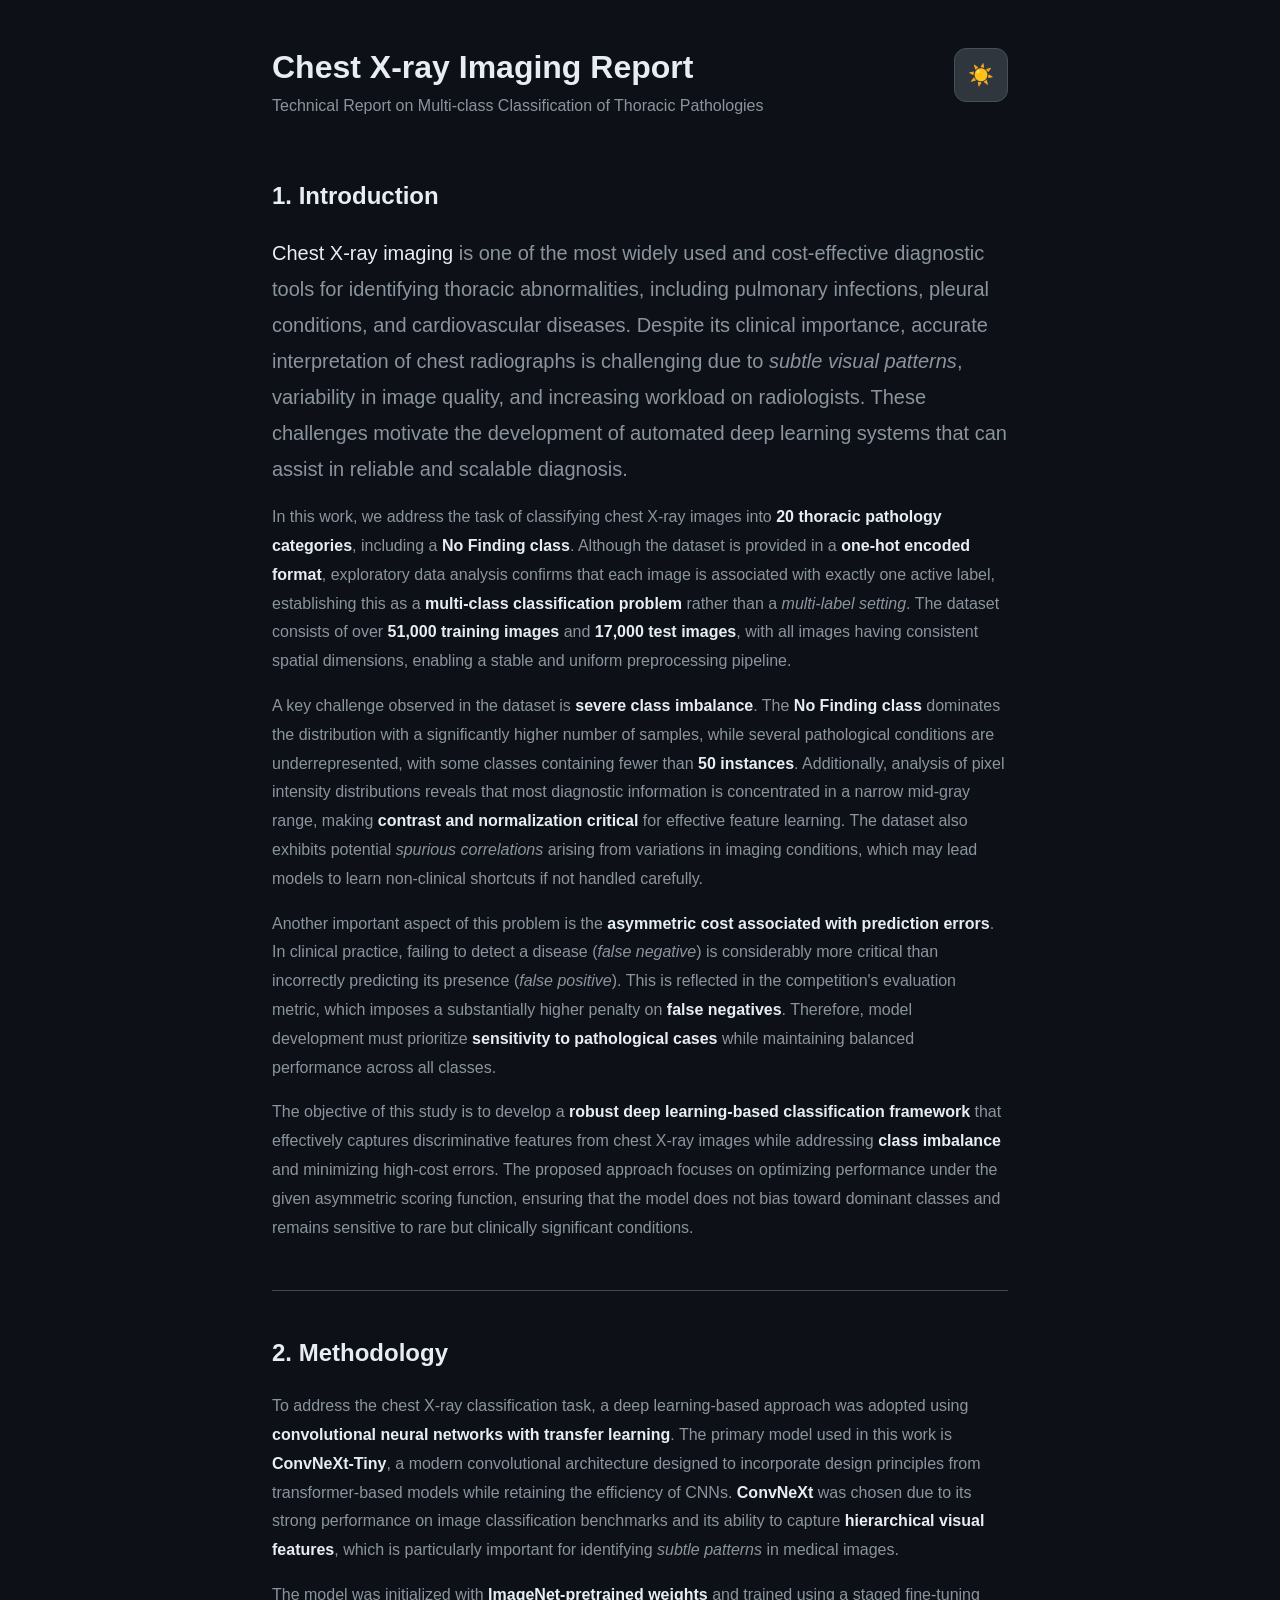
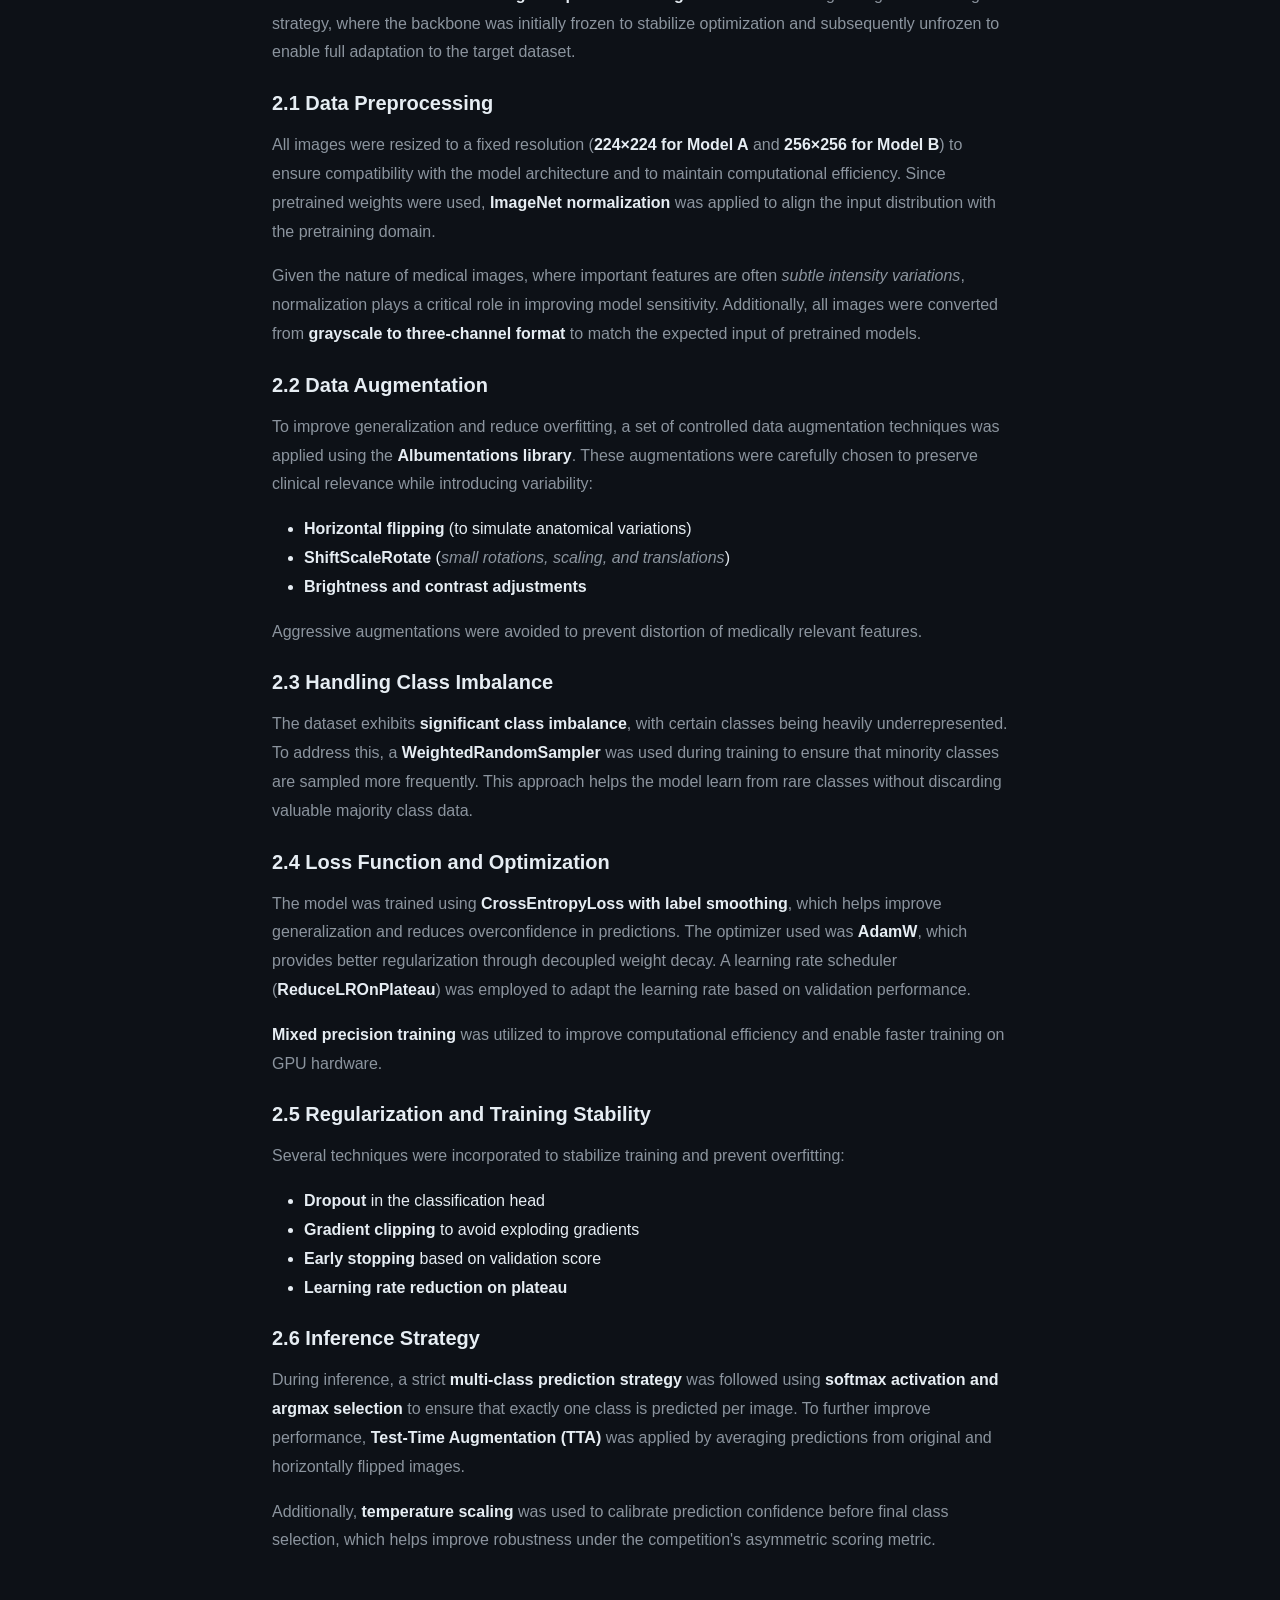
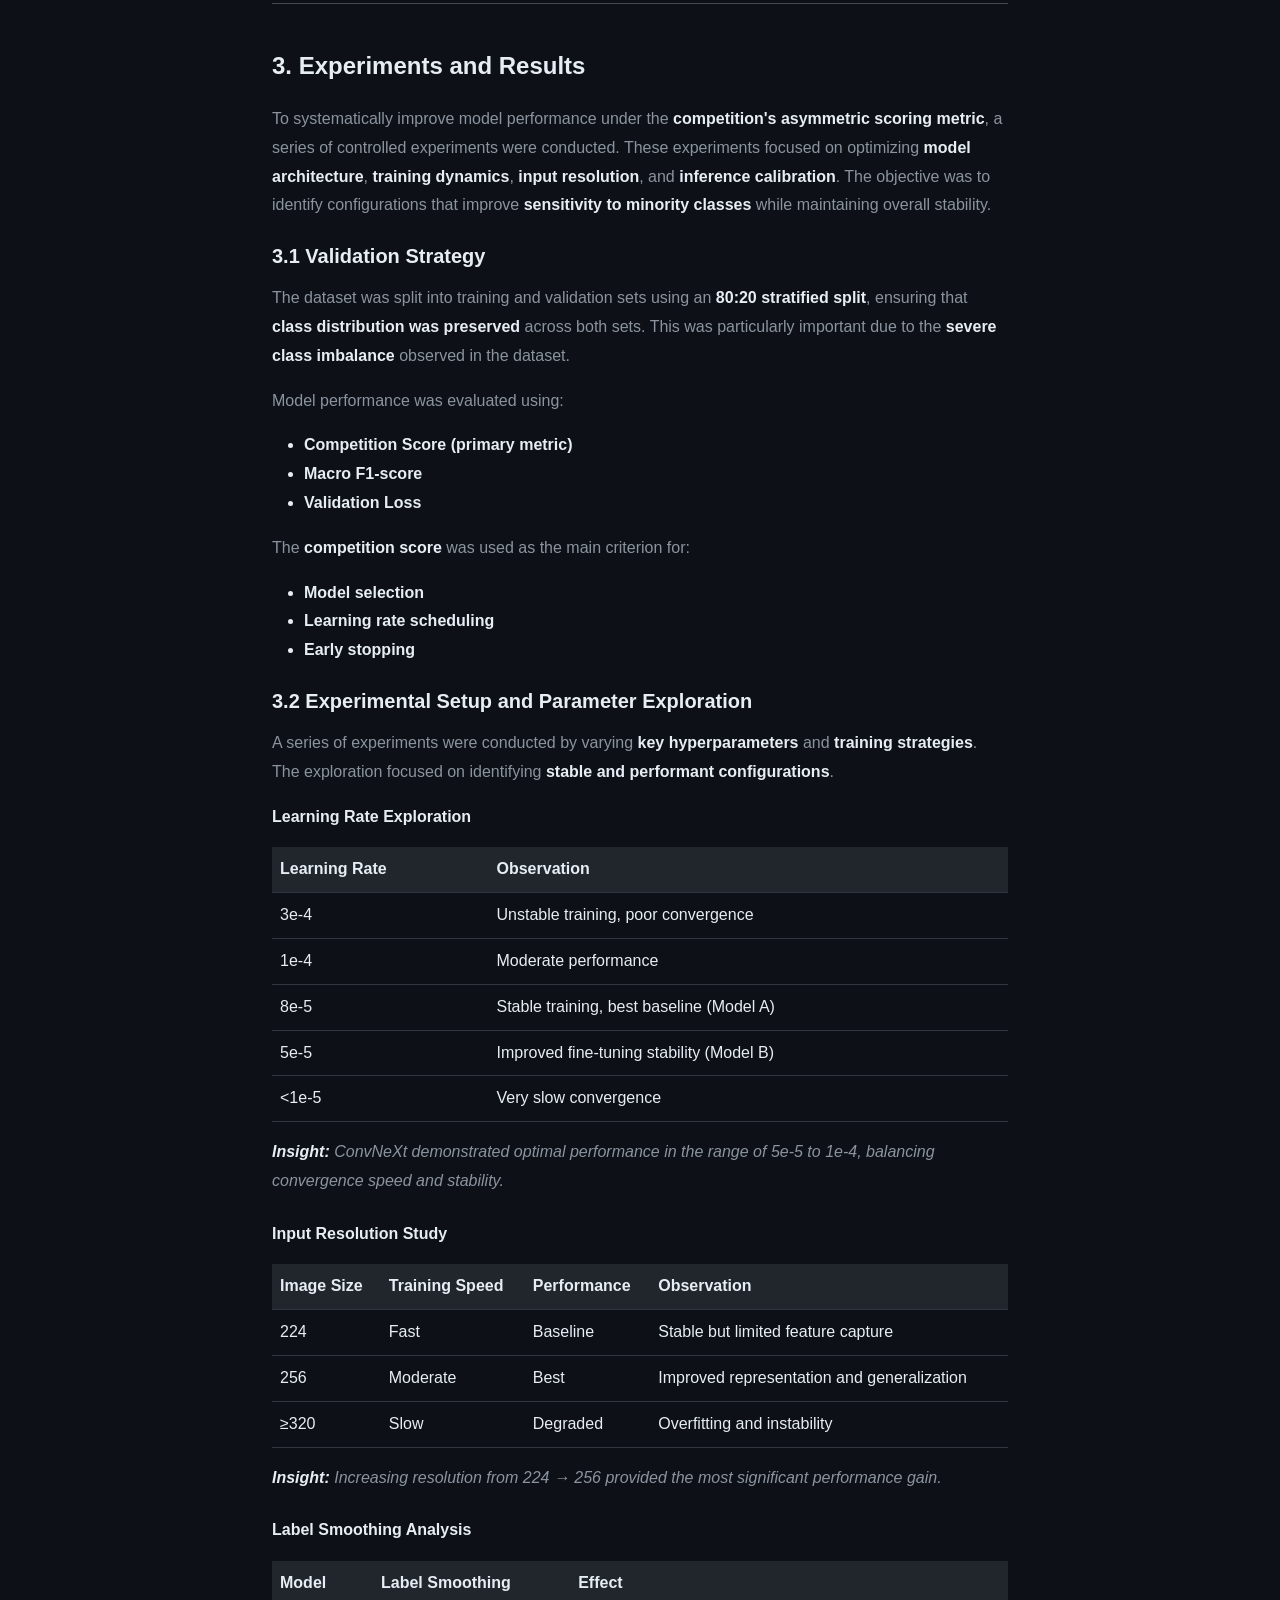
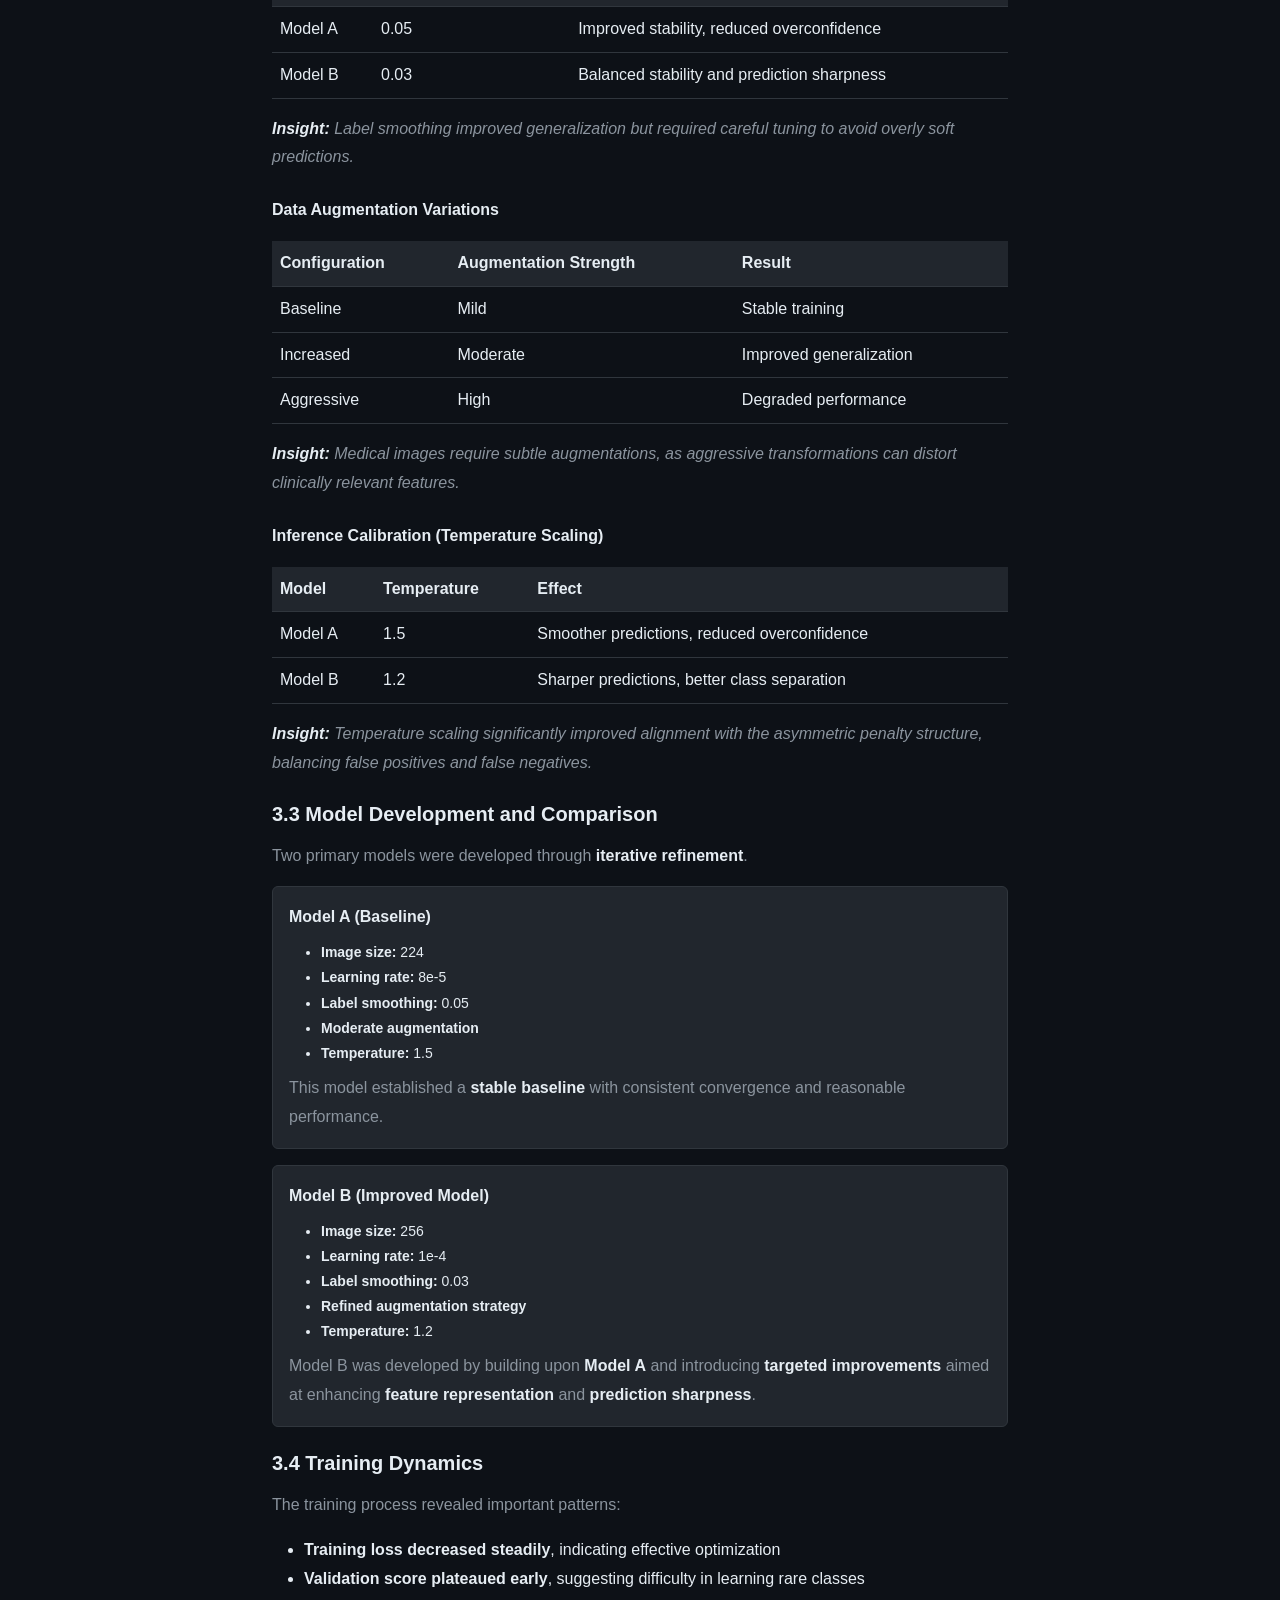
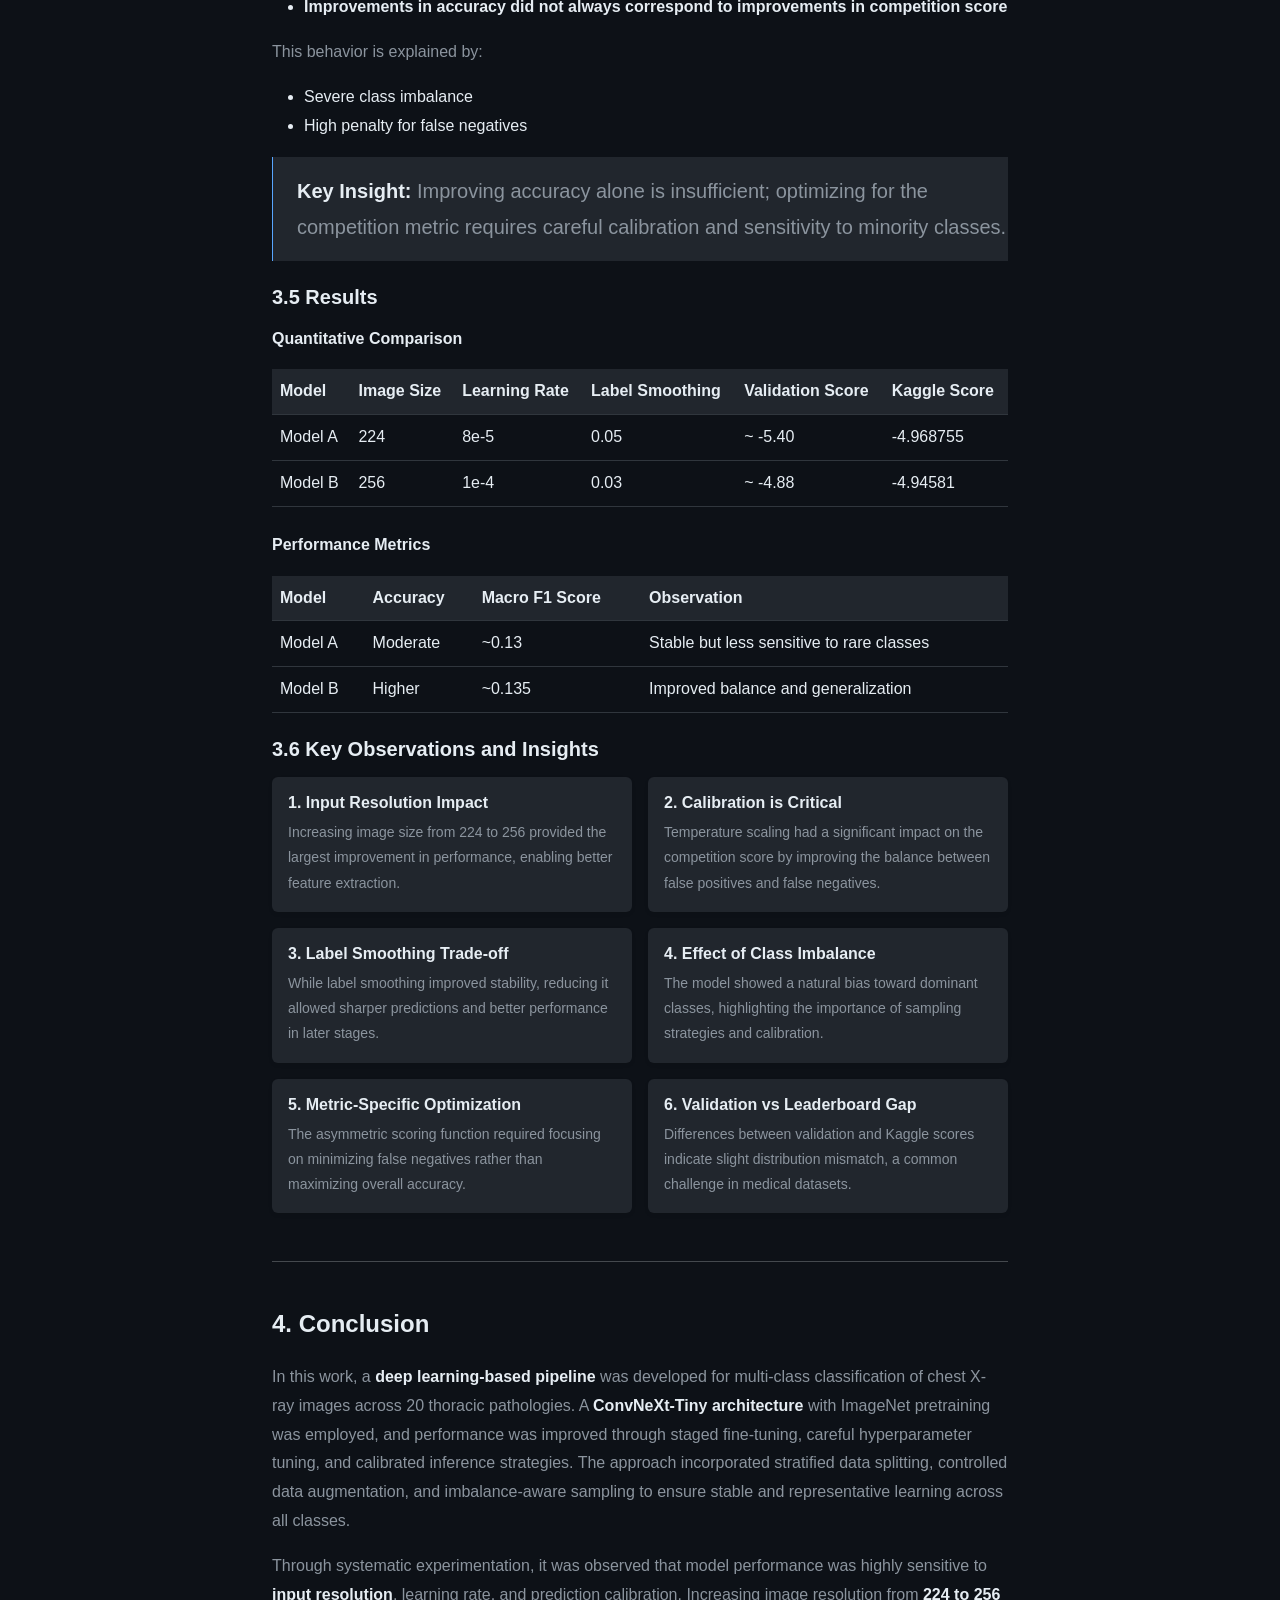
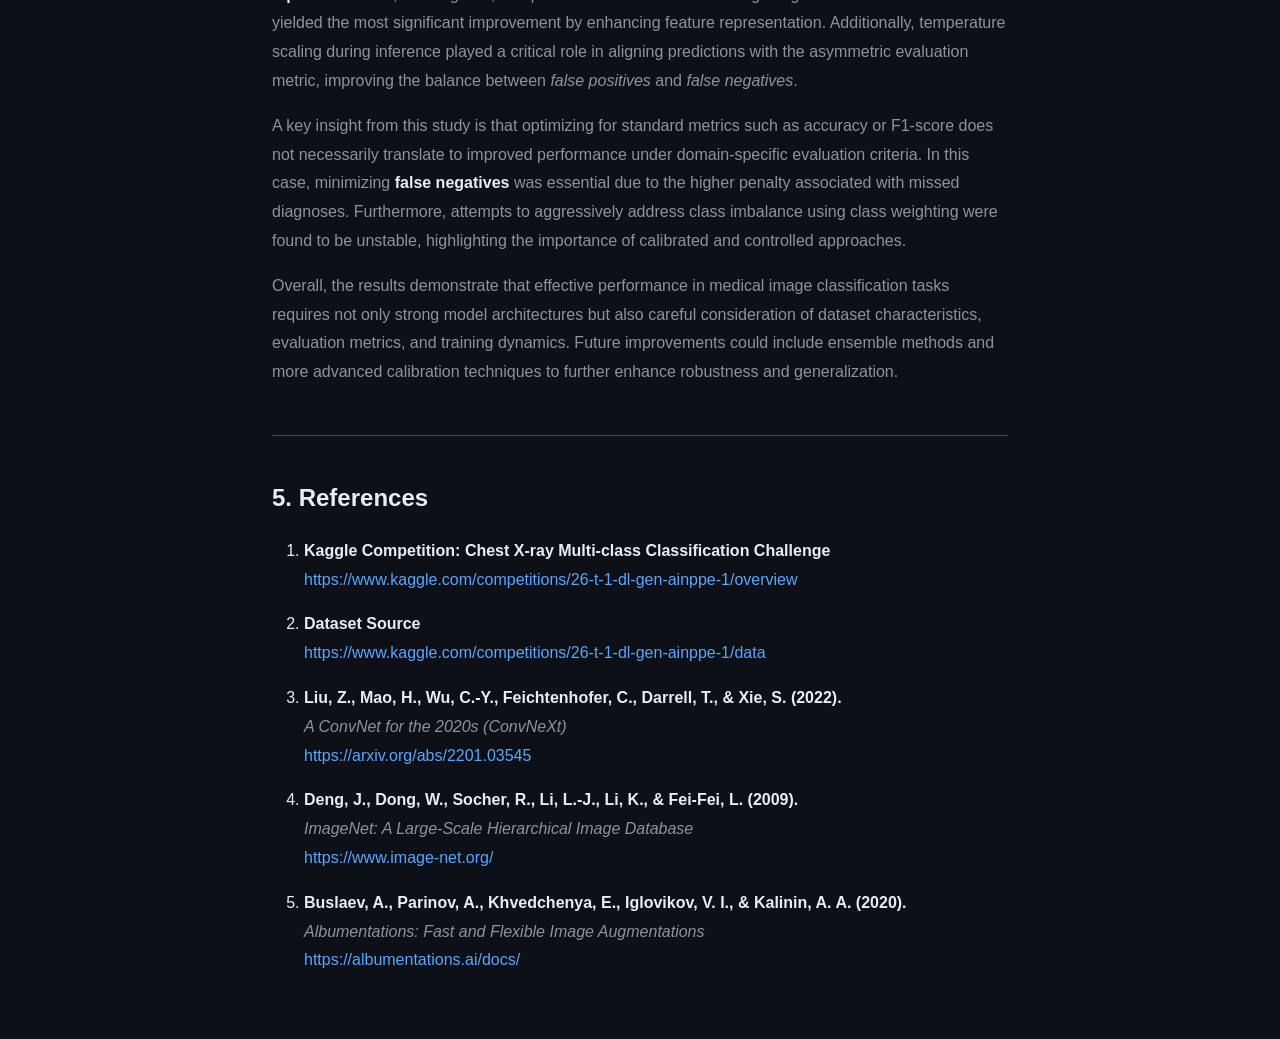
==== report.html @ d080034f "added the report for X-ray-image classification project" ====
<!DOCTYPE html>
<html lang="en">
<head>
    <meta charset="UTF-8">
    <meta name="viewport" content="width=device-width, initial-scale=1.0">
    <title>Chest X-ray Imaging Report</title>
    <link href="https://cdn.jsdelivr.net/npm/bootstrap@5.3.8/dist/css/bootstrap.min.css" rel="stylesheet">
    <link rel="stylesheet" href="X_ray_report.css">
</head>
<body class="bg-light">
    <div class="container py-5">
        <div class="row">
            <div class="col-lg-8 mx-auto">
                <div class="report-header d-flex justify-content-between align-items-start mb-4">
                    <div>
                        <h1 class="mb-2">Chest X-ray Imaging Report</h1>
                        <p class="lead text-muted">Technical Report on Multi-class Classification of Thoracic Pathologies</p>
                    </div>
                    <button id="theme-toggle" class="theme-toggle-btn">🌙</button>
                </div>
                <article>
                    <h4 id="1-introduction" class="mb-4 mt-5">1. Introduction</h4>
                    <p class="text-muted lead"><strong>Chest X-ray imaging</strong> is one of the most widely used and cost-effective diagnostic tools for identifying thoracic abnormalities, including pulmonary infections, pleural conditions, and cardiovascular diseases. Despite its clinical importance, accurate interpretation of chest radiographs is challenging due to <em>subtle visual patterns</em>, variability in image quality, and increasing workload on radiologists. These challenges motivate the development of automated deep learning systems that can assist in reliable and scalable diagnosis.</p>
                    <p class="text-muted">In this work, we address the task of classifying chest X-ray images into <strong>20 thoracic pathology categories</strong>, including a <strong>No Finding class</strong>. Although the dataset is provided in a <strong>one-hot encoded format</strong>, exploratory data analysis confirms that each image is associated with exactly one active label, establishing this as a <strong>multi-class classification problem</strong> rather than a <em>multi-label setting</em>. The dataset consists of over <strong>51,000 training images</strong> and <strong>17,000 test images</strong>, with all images having consistent spatial dimensions, enabling a stable and uniform preprocessing pipeline.</p>
                    <p class="text-muted">A key challenge observed in the dataset is <strong>severe class imbalance</strong>. The <strong>No Finding class</strong> dominates the distribution with a significantly higher number of samples, while several pathological conditions are underrepresented, with some classes containing fewer than <strong>50 instances</strong>. Additionally, analysis of pixel intensity distributions reveals that most diagnostic information is concentrated in a narrow mid-gray range, making <strong>contrast and normalization critical</strong> for effective feature learning. The dataset also exhibits potential <em>spurious correlations</em> arising from variations in imaging conditions, which may lead models to learn non-clinical shortcuts if not handled carefully.</p>
                    <p class="text-muted">Another important aspect of this problem is the <strong>asymmetric cost associated with prediction errors</strong>. In clinical practice, failing to detect a disease (<em>false negative</em>) is considerably more critical than incorrectly predicting its presence (<em>false positive</em>). This is reflected in the competition's evaluation metric, which imposes a substantially higher penalty on <strong>false negatives</strong>. Therefore, model development must prioritize <strong>sensitivity to pathological cases</strong> while maintaining balanced performance across all classes.</p>
                    <p class="text-muted">The objective of this study is to develop a <strong>robust deep learning-based classification framework</strong> that effectively captures discriminative features from chest X-ray images while addressing <strong>class imbalance</strong> and minimizing high-cost errors. The proposed approach focuses on optimizing performance under the given asymmetric scoring function, ensuring that the model does not bias toward dominant classes and remains sensitive to rare but clinically significant conditions.</p>
                    <hr class="my-5">

                    <h4 id="2-methodology" class="mb-4 mt-5">2. Methodology</h4>
                    <p class="text-muted">To address the chest X-ray classification task, a deep learning-based approach was adopted using <strong>convolutional neural networks with transfer learning</strong>. The primary model used in this work is <strong>ConvNeXt-Tiny</strong>, a modern convolutional architecture designed to incorporate design principles from transformer-based models while retaining the efficiency of CNNs. <strong>ConvNeXt</strong> was chosen due to its strong performance on image classification benchmarks and its ability to capture <strong>hierarchical visual features</strong>, which is particularly important for identifying <em>subtle patterns</em> in medical images.</p>
                    <p class="text-muted">The model was initialized with <strong>ImageNet-pretrained weights</strong> and trained using a staged fine-tuning strategy, where the backbone was initially frozen to stabilize optimization and subsequently unfrozen to enable full adaptation to the target dataset.</p>

                    <h5 id="2-1-data-preprocessing" class="mt-4 mb-3">2.1 Data Preprocessing</h5>
                    <p class="text-muted">All images were resized to a fixed resolution (<strong>224×224 for Model A</strong> and <strong>256×256 for Model B</strong>) to ensure compatibility with the model architecture and to maintain computational efficiency. Since pretrained weights were used, <strong>ImageNet normalization</strong> was applied to align the input distribution with the pretraining domain.</p>
                    <p class="text-muted">Given the nature of medical images, where important features are often <em>subtle intensity variations</em>, normalization plays a critical role in improving model sensitivity. Additionally, all images were converted from <strong>grayscale to three-channel format</strong> to match the expected input of pretrained models.</p>

                    <h5 id="2-2-data-augmentation" class="mt-4 mb-3">2.2 Data Augmentation</h5>
                    <p class="text-muted">To improve generalization and reduce overfitting, a set of controlled data augmentation techniques was applied using the <strong>Albumentations library</strong>. These augmentations were carefully chosen to preserve clinical relevance while introducing variability:</p>
                    <ul class="text-muted">
                        <li><strong>Horizontal flipping</strong> (to simulate anatomical variations)</li>
                        <li><strong>ShiftScaleRotate</strong> (<em>small rotations, scaling, and translations</em>)</li>
                        <li><strong>Brightness and contrast adjustments</strong></li>
                    </ul>
                    <p class="text-muted">Aggressive augmentations were avoided to prevent distortion of medically relevant features.</p>

                    <h5 id="2-3-handling-class-imbalance" class="mt-4 mb-3">2.3 Handling Class Imbalance</h5>
                    <p class="text-muted">The dataset exhibits <strong>significant class imbalance</strong>, with certain classes being heavily underrepresented. To address this, a <strong>WeightedRandomSampler</strong> was used during training to ensure that minority classes are sampled more frequently. This approach helps the model learn from rare classes without discarding valuable majority class data.</p>

                    <h5 id="2-4-loss-function-and-optimization" class="mt-4 mb-3">2.4 Loss Function and Optimization</h5>
                    <p class="text-muted">The model was trained using <strong>CrossEntropyLoss with label smoothing</strong>, which helps improve generalization and reduces overconfidence in predictions. The optimizer used was <strong>AdamW</strong>, which provides better regularization through decoupled weight decay. A learning rate scheduler (<strong>ReduceLROnPlateau</strong>) was employed to adapt the learning rate based on validation performance.</p>
                    <p class="text-muted"><strong>Mixed precision training</strong> was utilized to improve computational efficiency and enable faster training on GPU hardware.</p>

                    <h5 id="2-5-regularization-and-training-stability" class="mt-4 mb-3">2.5 Regularization and Training Stability</h5>
                    <p class="text-muted">Several techniques were incorporated to stabilize training and prevent overfitting:</p>
                    <ul class="text-muted">
                        <li><strong>Dropout</strong> in the classification head</li>
                        <li><strong>Gradient clipping</strong> to avoid exploding gradients</li>
                        <li><strong>Early stopping</strong> based on validation score</li>
                        <li><strong>Learning rate reduction on plateau</strong></li>
                    </ul>

                    <h5 id="2-6-inference-strategy" class="mt-4 mb-3">2.6 Inference Strategy</h5>
                    <p class="text-muted">During inference, a strict <strong>multi-class prediction strategy</strong> was followed using <strong>softmax activation and argmax selection</strong> to ensure that exactly one class is predicted per image. To further improve performance, <strong>Test-Time Augmentation (TTA)</strong> was applied by averaging predictions from original and horizontally flipped images.</p>
                    <p class="text-muted">Additionally, <strong>temperature scaling</strong> was used to calibrate prediction confidence before final class selection, which helps improve robustness under the competition's asymmetric scoring metric.</p>
                    <hr class="my-5">

                    <h4 id="3-experiments-and-results" class="mb-4 mt-5">3. Experiments and Results</h4>
                    <p class="text-muted">To systematically improve model performance under the <strong>competition's asymmetric scoring metric</strong>, a series of controlled experiments were conducted. These experiments focused on optimizing <strong>model architecture</strong>, <strong>training dynamics</strong>, <strong>input resolution</strong>, and <strong>inference calibration</strong>. The objective was to identify configurations that improve <strong>sensitivity to minority classes</strong> while maintaining overall stability.</p>

                    <h5 id="3-1-validation-strategy" class="mt-4 mb-3">3.1 Validation Strategy</h5>
                    <p class="text-muted">The dataset was split into training and validation sets using an <strong>80:20 stratified split</strong>, ensuring that <strong>class distribution was preserved</strong> across both sets. This was particularly important due to the <strong>severe class imbalance</strong> observed in the dataset.</p>
                    <p class="text-muted">Model performance was evaluated using:</p>
                    <ul class="text-muted">
                        <li><strong>Competition Score (primary metric)</strong></li>
                        <li><strong>Macro F1-score</strong></li>
                        <li><strong>Validation Loss</strong></li>
                    </ul>
                    <p class="text-muted">The <strong>competition score</strong> was used as the main criterion for:</p>
                    <ul class="text-muted">
                        <li><strong>Model selection</strong></li>
                        <li><strong>Learning rate scheduling</strong></li>
                        <li><strong>Early stopping</strong></li>
                    </ul>

                    <h5 id="3-2-experimental-setup-and-parameter-exploration" class="mt-4 mb-3">3.2 Experimental Setup and Parameter Exploration</h5>
                    <p class="text-muted">A series of experiments were conducted by varying <strong>key hyperparameters</strong> and <strong>training strategies</strong>. The exploration focused on identifying <strong>stable and performant configurations</strong>.</p>

                    <p class="text-muted"><strong>Learning Rate Exploration</strong></p>
                    <table class="table table-sm table-hover">
                        <thead class="table-light">
                            <tr>
                                <th>Learning Rate</th>
                                <th>Observation</th>
                            </tr>
                        </thead>
                        <tbody>
                            <tr>
                                <td>3e-4</td>
                                <td>Unstable training, poor convergence</td>
                            </tr>
                            <tr>
                                <td>1e-4</td>
                                <td>Moderate performance</td>
                            </tr>
                            <tr>
                                <td>8e-5</td>
                                <td>Stable training, best baseline (Model A)</td>
                            </tr>
                            <tr>
                                <td>5e-5</td>
                                <td>Improved fine-tuning stability (Model B)</td>
                            </tr>
                            <tr>
                                <td>&lt;1e-5</td>
                                <td>Very slow convergence</td>
                            </tr>
                        </tbody>
                    </table>
                    <p class="text-muted fst-italic"><strong>Insight:</strong> ConvNeXt demonstrated optimal performance in the range of 5e-5 to 1e-4, balancing convergence speed and stability.</p>

                    <p class="text-muted mt-4"><strong>Input Resolution Study</strong></p>
                    <table class="table table-sm table-hover">
                        <thead class="table-light">
                            <tr>
                                <th>Image Size</th>
                                <th>Training Speed</th>
                                <th>Performance</th>
                                <th>Observation</th>
                            </tr>
                        </thead>
                        <tbody>
                            <tr>
                                <td>224</td>
                                <td>Fast</td>
                                <td>Baseline</td>
                                <td>Stable but limited feature capture</td>
                            </tr>
                            <tr>
                                <td>256</td>
                                <td>Moderate</td>
                                <td>Best</td>
                                <td>Improved representation and generalization</td>
                            </tr>
                            <tr>
                                <td>≥320</td>
                                <td>Slow</td>
                                <td>Degraded</td>
                                <td>Overfitting and instability</td>
                            </tr>
                        </tbody>
                    </table>
                    <p class="text-muted fst-italic"><strong>Insight:</strong> Increasing resolution from 224 → 256 provided the most significant performance gain.</p>

                    <p class="text-muted mt-4"><strong>Label Smoothing Analysis</strong></p>
                    <table class="table table-sm table-hover">
                        <thead class="table-light">
                            <tr>
                                <th>Model</th>
                                <th>Label Smoothing</th>
                                <th>Effect</th>
                            </tr>
                        </thead>
                        <tbody>
                            <tr>
                                <td>Model A</td>
                                <td>0.05</td>
                                <td>Improved stability, reduced overconfidence</td>
                            </tr>
                            <tr>
                                <td>Model B</td>
                                <td>0.03</td>
                                <td>Balanced stability and prediction sharpness</td>
                            </tr>
                        </tbody>
                    </table>
                    <p class="text-muted fst-italic"><strong>Insight:</strong> Label smoothing improved generalization but required careful tuning to avoid overly soft predictions.</p>

                    <p class="text-muted mt-4"><strong>Data Augmentation Variations</strong></p>
                    <table class="table table-sm table-hover">
                        <thead class="table-light">
                            <tr>
                                <th>Configuration</th>
                                <th>Augmentation Strength</th>
                                <th>Result</th>
                            </tr>
                        </thead>
                        <tbody>
                            <tr>
                                <td>Baseline</td>
                                <td>Mild</td>
                                <td>Stable training</td>
                            </tr>
                            <tr>
                                <td>Increased</td>
                                <td>Moderate</td>
                                <td>Improved generalization</td>
                            </tr>
                            <tr>
                                <td>Aggressive</td>
                                <td>High</td>
                                <td>Degraded performance</td>
                            </tr>
                        </tbody>
                    </table>
                    <p class="text-muted fst-italic"><strong>Insight:</strong> Medical images require subtle augmentations, as aggressive transformations can distort clinically relevant features.</p>

                    <p class="text-muted mt-4"><strong>Inference Calibration (Temperature Scaling)</strong></p>
                    <table class="table table-sm table-hover">
                        <thead class="table-light">
                            <tr>
                                <th>Model</th>
                                <th>Temperature</th>
                                <th>Effect</th>
                            </tr>
                        </thead>
                        <tbody>
                            <tr>
                                <td>Model A</td>
                                <td>1.5</td>
                                <td>Smoother predictions, reduced overconfidence</td>
                            </tr>
                            <tr>
                                <td>Model B</td>
                                <td>1.2</td>
                                <td>Sharper predictions, better class separation</td>
                            </tr>
                        </tbody>
                    </table>
                    <p class="text-muted fst-italic"><strong>Insight:</strong> Temperature scaling significantly improved alignment with the asymmetric penalty structure, balancing false positives and false negatives.</p>

                    <h5 id="3-3-model-development-and-comparison" class="mt-4 mb-3">3.3 Model Development and Comparison</h5>
                    <p class="text-muted">Two primary models were developed through <strong>iterative refinement</strong>.</p>

                    <div class="alert alert-light border" role="alert">
                        <p class="mb-2"><strong>Model A (Baseline)</strong></p>
                        <ul class="text-muted mb-0 small">
                            <li><strong>Image size:</strong> 224</li>
                            <li><strong>Learning rate:</strong> 8e-5</li>
                            <li><strong>Label smoothing:</strong> 0.05</li>
                            <li><strong>Moderate augmentation</strong></li>
                            <li><strong>Temperature:</strong> 1.5</li>
                        </ul>
                        <p class="text-muted mt-2 mb-0">This model established a <strong>stable baseline</strong> with consistent convergence and reasonable performance.</p>
                    </div>

                    <div class="alert alert-light border" role="alert">
                        <p class="mb-2"><strong>Model B (Improved Model)</strong></p>
                        <ul class="text-muted mb-0 small">
                            <li><strong>Image size:</strong> 256</li>
                            <li><strong>Learning rate:</strong> 1e-4</li>
                            <li><strong>Label smoothing:</strong> 0.03</li>
                            <li><strong>Refined augmentation strategy</strong></li>
                            <li><strong>Temperature:</strong> 1.2</li>
                        </ul>
                        <p class="text-muted mt-2 mb-0">Model B was developed by building upon <strong>Model A</strong> and introducing <strong>targeted improvements</strong> aimed at enhancing <strong>feature representation</strong> and <strong>prediction sharpness</strong>.</p>
                    </div>

                    <h5 id="3-4-training-dynamics" class="mt-4 mb-3">3.4 Training Dynamics</h5>
                    <p class="text-muted">The training process revealed important patterns:</p>
                    <ul class="text-muted">
                        <li><strong>Training loss decreased steadily</strong>, indicating effective optimization</li>
                        <li><strong>Validation score plateaued early</strong>, suggesting difficulty in learning rare classes</li>
                        <li><strong>Improvements in accuracy did not always correspond to improvements in competition score</strong></li>
                    </ul>
                    <p class="text-muted">This behavior is explained by:</p>
                    <ul class="text-muted">
                        <li>Severe class imbalance</li>
                        <li>High penalty for false negatives</li>
                    </ul>
                    <blockquote class="blockquote border-start ps-4 text-muted">
                        <p><strong>Key Insight:</strong> Improving accuracy alone is insufficient; optimizing for the competition metric requires careful calibration and sensitivity to minority classes.</p>
                    </blockquote>

                    <h5 id="3-5-results" class="mt-4 mb-3">3.5 Results</h5>
                    <p class="text-muted"><strong>Quantitative Comparison</strong></p>
                    <table class="table table-sm table-hover">
                        <thead class="table-light">
                            <tr>
                                <th>Model</th>
                                <th>Image Size</th>
                                <th>Learning Rate</th>
                                <th>Label Smoothing</th>
                                <th>Validation Score</th>
                                <th>Kaggle Score</th>
                            </tr>
                        </thead>
                        <tbody>
                            <tr>
                                <td>Model A</td>
                                <td>224</td>
                                <td>8e-5</td>
                                <td>0.05</td>
                                <td>~ -5.40</td>
                                <td>-4.968755</td>
                            </tr>
                            <tr>
                                <td>Model B</td>
                                <td>256</td>
                                <td>1e-4</td>
                                <td>0.03</td>
                                <td>~ -4.88</td>
                                <td>-4.94581</td>
                            </tr>
                        </tbody>
                    </table>

                    <p class="text-muted mt-4"><strong>Performance Metrics</strong></p>
                    <table class="table table-sm table-hover">
                        <thead class="table-light">
                            <tr>
                                <th>Model</th>
                                <th>Accuracy</th>
                                <th>Macro F1 Score</th>
                                <th>Observation</th>
                            </tr>
                        </thead>
                        <tbody>
                            <tr>
                                <td>Model A</td>
                                <td>Moderate</td>
                                <td>~0.13</td>
                                <td>Stable but less sensitive to rare classes</td>
                            </tr>
                            <tr>
                                <td>Model B</td>
                                <td>Higher</td>
                                <td>~0.135</td>
                                <td>Improved balance and generalization</td>
                            </tr>
                        </tbody>
                    </table>

                    <h5 id="3-6-key-observations-and-insights" class="mt-4 mb-3">3.6 Key Observations and Insights</h5>
                    <div class="row g-3">
                        <div class="col-md-6">
                            <div class="card border-0 shadow-sm h-100">
                                <div class="card-body">
                                    <h6 class="card-title"><strong>1. Input Resolution Impact</strong></h6>
                                    <p class="card-text text-muted small">Increasing image size from 224 to 256 provided the largest improvement in performance, enabling better feature extraction.</p>
                                </div>
                            </div>
                        </div>
                        <div class="col-md-6">
                            <div class="card border-0 shadow-sm h-100">
                                <div class="card-body">
                                    <h6 class="card-title"><strong>2. Calibration is Critical</strong></h6>
                                    <p class="card-text text-muted small">Temperature scaling had a significant impact on the competition score by improving the balance between false positives and false negatives.</p>
                                </div>
                            </div>
                        </div>
                        <div class="col-md-6">
                            <div class="card border-0 shadow-sm h-100">
                                <div class="card-body">
                                    <h6 class="card-title"><strong>3. Label Smoothing Trade-off</strong></h6>
                                    <p class="card-text text-muted small">While label smoothing improved stability, reducing it allowed sharper predictions and better performance in later stages.</p>
                                </div>
                            </div>
                        </div>
                        <div class="col-md-6">
                            <div class="card border-0 shadow-sm h-100">
                                <div class="card-body">
                                    <h6 class="card-title"><strong>4. Effect of Class Imbalance</strong></h6>
                                    <p class="card-text text-muted small">The model showed a natural bias toward dominant classes, highlighting the importance of sampling strategies and calibration.</p>
                                </div>
                            </div>
                        </div>
                        <div class="col-md-6">
                            <div class="card border-0 shadow-sm h-100">
                                <div class="card-body">
                                    <h6 class="card-title"><strong>5. Metric-Specific Optimization</strong></h6>
                                    <p class="card-text text-muted small">The asymmetric scoring function required focusing on minimizing false negatives rather than maximizing overall accuracy.</p>
                                </div>
                            </div>
                        </div>
                        <div class="col-md-6">
                            <div class="card border-0 shadow-sm h-100">
                                <div class="card-body">
                                    <h6 class="card-title"><strong>6. Validation vs Leaderboard Gap</strong></h6>
                                    <p class="card-text text-muted small">Differences between validation and Kaggle scores indicate slight distribution mismatch, a common challenge in medical datasets.</p>
                                </div>
                            </div>
                        </div>
                    </div>

                    <hr class="my-5">

                    <h4 id="4-conclusion" class="mb-4 mt-5">4. Conclusion</h4>
                    <p class="text-muted">In this work, a <strong>deep learning-based pipeline</strong> was developed for multi-class classification of chest X-ray images across 20 thoracic pathologies. A <strong>ConvNeXt-Tiny architecture</strong> with ImageNet pretraining was employed, and performance was improved through staged fine-tuning, careful hyperparameter tuning, and calibrated inference strategies. The approach incorporated stratified data splitting, controlled data augmentation, and imbalance-aware sampling to ensure stable and representative learning across all classes.</p>
                    <p class="text-muted">Through systematic experimentation, it was observed that model performance was highly sensitive to <strong>input resolution</strong>, learning rate, and prediction calibration. Increasing image resolution from <strong>224 to 256</strong> yielded the most significant improvement by enhancing feature representation. Additionally, temperature scaling during inference played a critical role in aligning predictions with the asymmetric evaluation metric, improving the balance between <em>false positives</em> and <em>false negatives</em>.</p>
                    <p class="text-muted">A key insight from this study is that optimizing for standard metrics such as accuracy or F1-score does not necessarily translate to improved performance under domain-specific evaluation criteria. In this case, minimizing <strong>false negatives</strong> was essential due to the higher penalty associated with missed diagnoses. Furthermore, attempts to aggressively address class imbalance using class weighting were found to be unstable, highlighting the importance of calibrated and controlled approaches.</p>
                    <p class="text-muted">Overall, the results demonstrate that effective performance in medical image classification tasks requires not only strong model architectures but also careful consideration of dataset characteristics, evaluation metrics, and training dynamics. Future improvements could include ensemble methods and more advanced calibration techniques to further enhance robustness and generalization.</p>
                    <hr class="my-5">

                    <h4 id="5-references" class="mb-4 mt-5">5. References</h4>
                    <ol class="text-muted">
                        <li>
                            <p><strong>Kaggle Competition: Chest X-ray Multi-class Classification Challenge</strong><br>
                            <a href="https://www.kaggle.com/competitions/26-t-1-dl-gen-ainppe-1/overview" class="link-offset-2 link-underline-opacity-25 link-underline-opacity-100-hover">https://www.kaggle.com/competitions/26-t-1-dl-gen-ainppe-1/overview</a></p>
                        </li>
                        <li>
                            <p><strong>Dataset Source</strong><br>
                            <a href="https://www.kaggle.com/competitions/26-t-1-dl-gen-ainppe-1/data" class="link-offset-2 link-underline-opacity-25 link-underline-opacity-100-hover">https://www.kaggle.com/competitions/26-t-1-dl-gen-ainppe-1/data</a></p>
                        </li>
                        <li>
                            <p><strong>Liu, Z., Mao, H., Wu, C.-Y., Feichtenhofer, C., Darrell, T., &amp; Xie, S. (2022).</strong><br>
                            <em>A ConvNet for the 2020s (ConvNeXt)</em><br>
                            <a href="https://arxiv.org/abs/2201.03545" class="link-offset-2 link-underline-opacity-25 link-underline-opacity-100-hover">https://arxiv.org/abs/2201.03545</a></p>
                        </li>
                        <li>
                            <p><strong>Deng, J., Dong, W., Socher, R., Li, L.-J., Li, K., &amp; Fei-Fei, L. (2009).</strong><br>
                            <em>ImageNet: A Large-Scale Hierarchical Image Database</em><br>
                            <a href="https://www.image-net.org/" class="link-offset-2 link-underline-opacity-25 link-underline-opacity-100-hover">https://www.image-net.org/</a></p>
                        </li>
                        <li>
                            <p><strong>Buslaev, A., Parinov, A., Khvedchenya, E., Iglovikov, V. I., &amp; Kalinin, A. A. (2020).</strong><br>
                            <em>Albumentations: Fast and Flexible Image Augmentations</em><br>
                            <a href="https://albumentations.ai/docs/" class="link-offset-2 link-underline-opacity-25 link-underline-opacity-100-hover">https://albumentations.ai/docs/</a></p>
                        </li>
                    </ol>
                </article>
            </div>
        </div>
    </div>
    <script src="script.js"></script>
    <script src="https://cdn.jsdelivr.net/npm/bootstrap@5.3.8/dist/js/bootstrap.bundle.min.js"></script>
</body>
</html>
---- X_ray_report.css ----
:root {
    --bg-color: #f3f4f6;
    --card-bg: #ffffff;
    --secondary-bg: #f8f9fa;
    --text-color: #1e293b;
    --muted-text: #64748b;
    --border-color: #e2e8f0;
    --link-color: #2563eb;
    --shadow-color: rgba(0, 0, 0, 0.08);
}

body.dark-mode {
    --bg-color: #0d1117 !important;
    --card-bg: #161b22 !important;
    --secondary-bg: #21262d !important;
    --text-color: #e6edf3 !important;
    --muted-text: #8b949e !important;
    --border-color: #30363d !important;
    --link-color: #58a6ff !important;
    --shadow-color: rgba(0, 0, 0, 0.35) !important;
}

/* ===== GLOBAL ===== */
html,
body {
    margin: 0;
    padding: 0;
    min-height: 100%;
    background: var(--bg-color) !important;
    font-family: Arial, sans-serif;
    color: var(--text-color) !important;
    transition: background-color 0.25s ease, color 0.25s ease;
}

body.dark-mode {
    background-color: #0d1117 !important;
    color: #e6edf3 !important;
}

/* ===== BOOTSTRAP OVERRIDES ===== */
.container {
    background: transparent !important;
}

.text-muted {
    color: var(--muted-text) !important;
}

body.dark-mode .text-muted {
    color: #8b949e !important;
}

h1, h2, h3, h4, h5, h6 {
    color: var(--text-color) !important;
}

body.dark-mode h1,
body.dark-mode h2,
body.dark-mode h3,
body.dark-mode h4,
body.dark-mode h5,
body.dark-mode h6 {
    color: #e6edf3 !important;
}

p, span, li {
    color: var(--text-color) !important;
}

body.dark-mode p,
body.dark-mode span,
body.dark-mode li {
    color: #e6edf3 !important;
}

/* ===== MAIN HEADER ===== */
.report-header {
    display: flex;
    justify-content: space-between;
    align-items: flex-start;
    margin-bottom: 32px;
}

.report-header h1 {
    margin: 0;
    font-size: 2rem;
    font-weight: 700;
    color: var(--text-color) !important;
}

.report-header p {
    margin-top: 8px;
    color: var(--muted-text) !important;
    font-size: 1rem;
}

/* ===== TOGGLE BUTTON ===== */
.theme-toggle-btn {
    border: 1px solid var(--border-color);
    background: var(--secondary-bg);
    color: var(--text-color);
    width: 54px;
    height: 54px;
    border-radius: 12px;
    font-size: 1.3rem;
    cursor: pointer;
    display: flex;
    align-items: center;
    justify-content: center;
    transition: all 0.25s ease;
}

.theme-toggle-btn:hover {
    transform: translateY(-2px);
    box-shadow: 0 6px 18px var(--shadow-color);
}

body.dark-mode .theme-toggle-btn {
    background: #30363d !important;
    border-color: #484f58 !important;
    color: #e6edf3 !important;
}

/* ===== TABLES ===== */
.table {
    background: transparent;
    border-collapse: collapse;
    color: var(--text-color) !important;
}

.table th,
.table td {
    border-color: var(--border-color) !important;
    color: var(--text-color) !important;
    background-color: transparent;
    padding: 12px;
}

body.dark-mode .table th,
body.dark-mode .table td {
    border-color: #30363d !important;
    color: #e6edf3 !important;
}

.table thead {
    background-color: var(--secondary-bg) !important;
}

body.dark-mode .table thead {
    background-color: #21262d !important;
}

body.dark-mode .table thead th {
    background-color: #21262d !important;
    color: #e6edf3 !important;
    border-color: #30363d !important;
}

.table tbody tr:hover {
    background-color: var(--secondary-bg) !important;
}

body.dark-mode .table tbody tr:hover {
    background-color: #21262d !important;
}

.table-light {
    background-color: var(--secondary-bg) !important;
}

body.dark-mode .table-light {
    background-color: #21262d !important;
}

.table-sm th,
.table-sm td {
    padding: 8px !important;
}

/* ===== ALERTS ===== */
.alert {
    background-color: var(--secondary-bg) !important;
    color: var(--text-color) !important;
    border-color: var(--border-color) !important;
}

body.dark-mode .alert {
    background-color: #21262d !important;
    color: #e6edf3 !important;
    border-color: #30363d !important;
}

.alert strong {
    color: var(--text-color) !important;
}

body.dark-mode .alert strong {
    color: #e6edf3 !important;
}

.alert-light {
    background-color: var(--secondary-bg) !important;
}

body.dark-mode .alert-light {
    background-color: #21262d !important;
}

/* ===== CARDS ===== */
.card {
    background-color: var(--secondary-bg) !important;
    color: var(--text-color) !important;
    border-color: var(--border-color) !important;
}

body.dark-mode .card {
    background-color: #21262d !important;
    color: #e6edf3 !important;
    border-color: #30363d !important;
}

.card-title {
    color: var(--text-color) !important;
}

body.dark-mode .card-title {
    color: #e6edf3 !important;
}

.card-text {
    color: var(--muted-text) !important;
}

body.dark-mode .card-text {
    color: #8b949e !important;
}

.card-body {
    background-color: transparent;
}

/* ===== BLOCKQUOTE ===== */
.blockquote {
    border-left-color: var(--link-color);
    background-color: var(--secondary-bg);
    color: var(--muted-text);
    padding: 16px 0 16px 16px;
}

body.dark-mode .blockquote {
    background-color: #21262d !important;
    color: #8b949e !important;
    border-left-color: #58a6ff !important;
}

body.dark-mode .blockquote p {
    color: #8b949e !important;
}

/* ===== ARTICLE CONTENT ===== */
article {
    line-height: 1.8;
}

article h4,
article h5 {
    color: var(--text-color) !important;
    font-weight: 600;
}

body.dark-mode article h4,
body.dark-mode article h5 {
    color: #e6edf3 !important;
}

article p,
article li {
    color: var(--text-color) !important;
}

body.dark-mode article p,
body.dark-mode article li {
    color: #e6edf3 !important;
}

article strong {
    color: var(--text-color) !important;
}

body.dark-mode article strong {
    color: #e6edf3 !important;
}

article em {
    color: var(--muted-text);
}

body.dark-mode article em {
    color: #8b949e;
}

/* ===== LINKS ===== */
a {
    color: var(--link-color);
    text-decoration: none;
}

a:hover {
    opacity: 0.85;
}

body.dark-mode a {
    color: #58a6ff !important;
}

/* ===== ORDERED LISTS ===== */
ol {
    color: var(--text-color) !important;
}

body.dark-mode ol {
    color: #e6edf3 !important;
}

ol li {
    color: var(--text-color) !important;
}

body.dark-mode ol li {
    color: #e6edf3 !important;
}

ol strong {
    color: var(--text-color) !important;
}

body.dark-mode ol strong {
    color: #e6edf3 !important;
}

/* ===== MOBILE ===== */
@media (max-width: 768px) {
    .report-header {
        flex-direction: column;
        gap: 16px;
    }

    .report-header h1 {
        font-size: 1.6rem;
    }

    article h4 {
        font-size: 1.1rem;
    }

    .table {
        font-size: 0.85rem;
    }

    .table th,
    .table td {
        padding: 6px !important;
    }
}
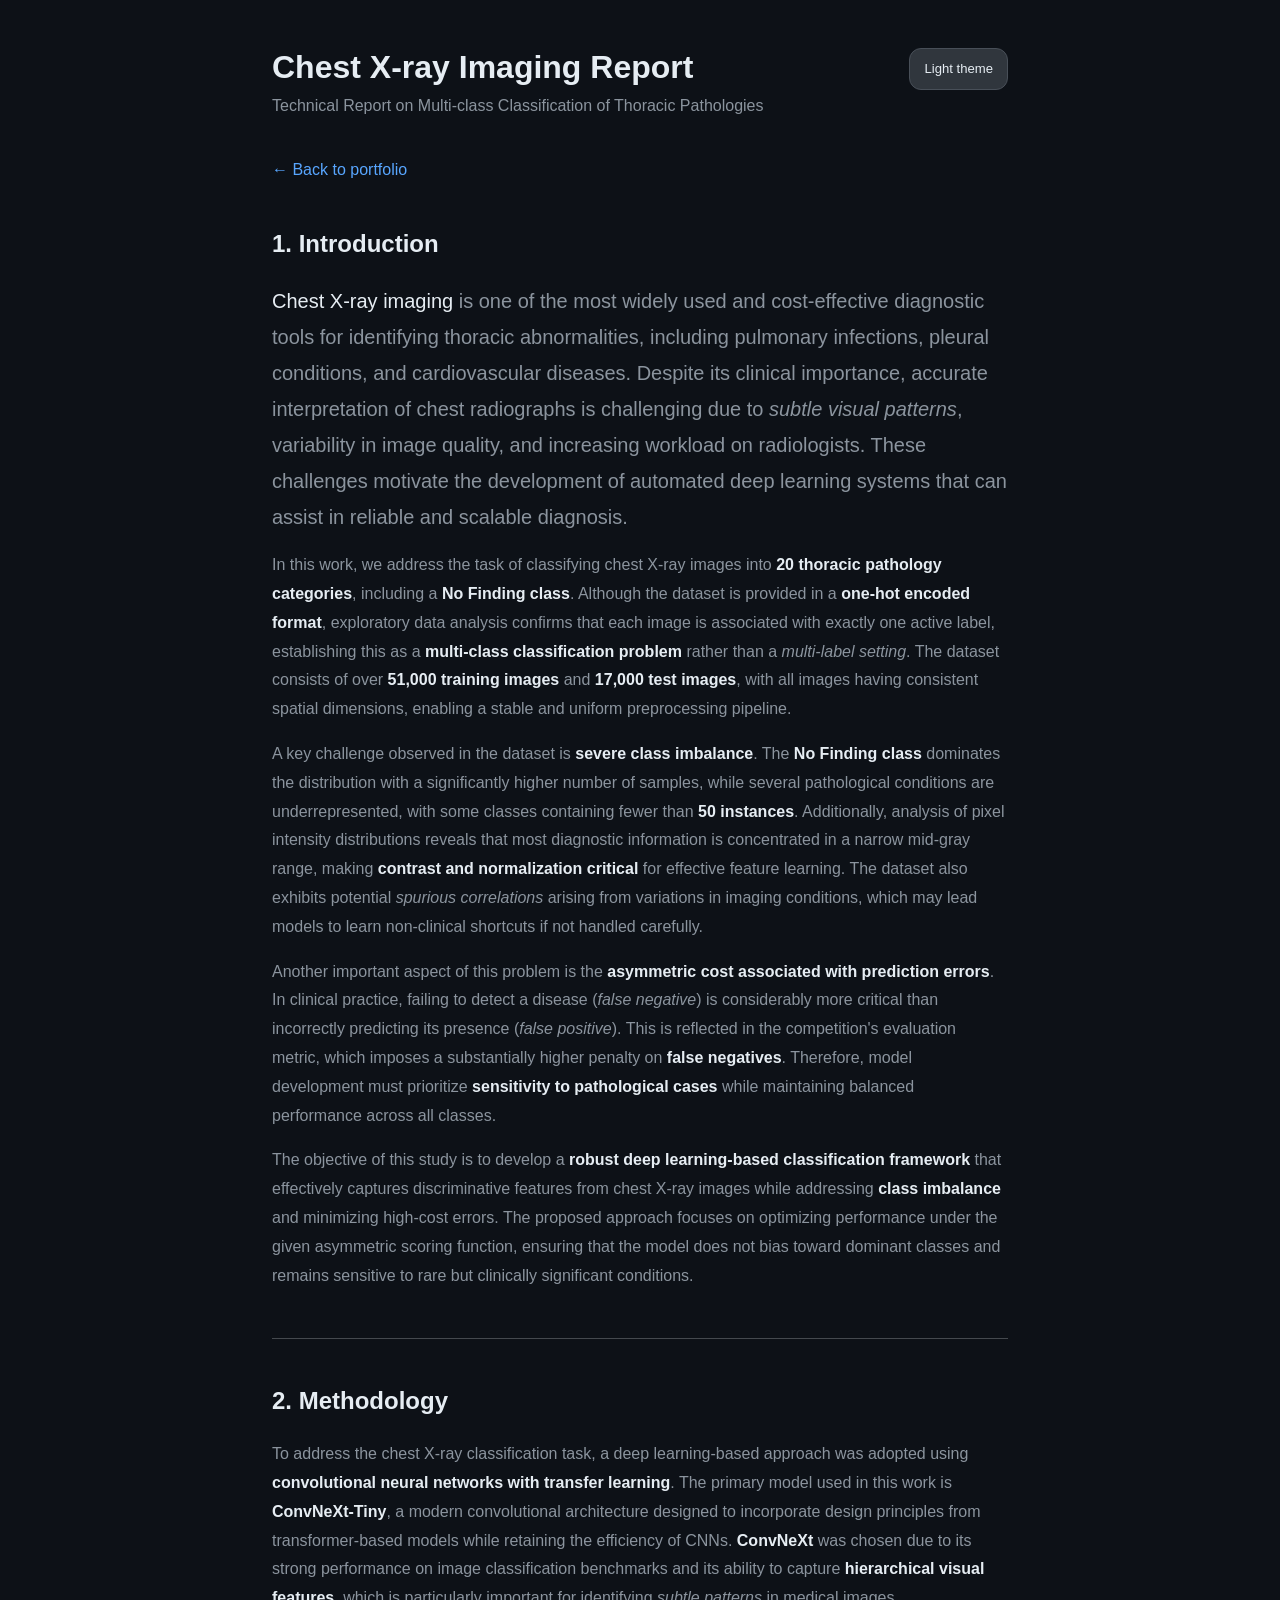
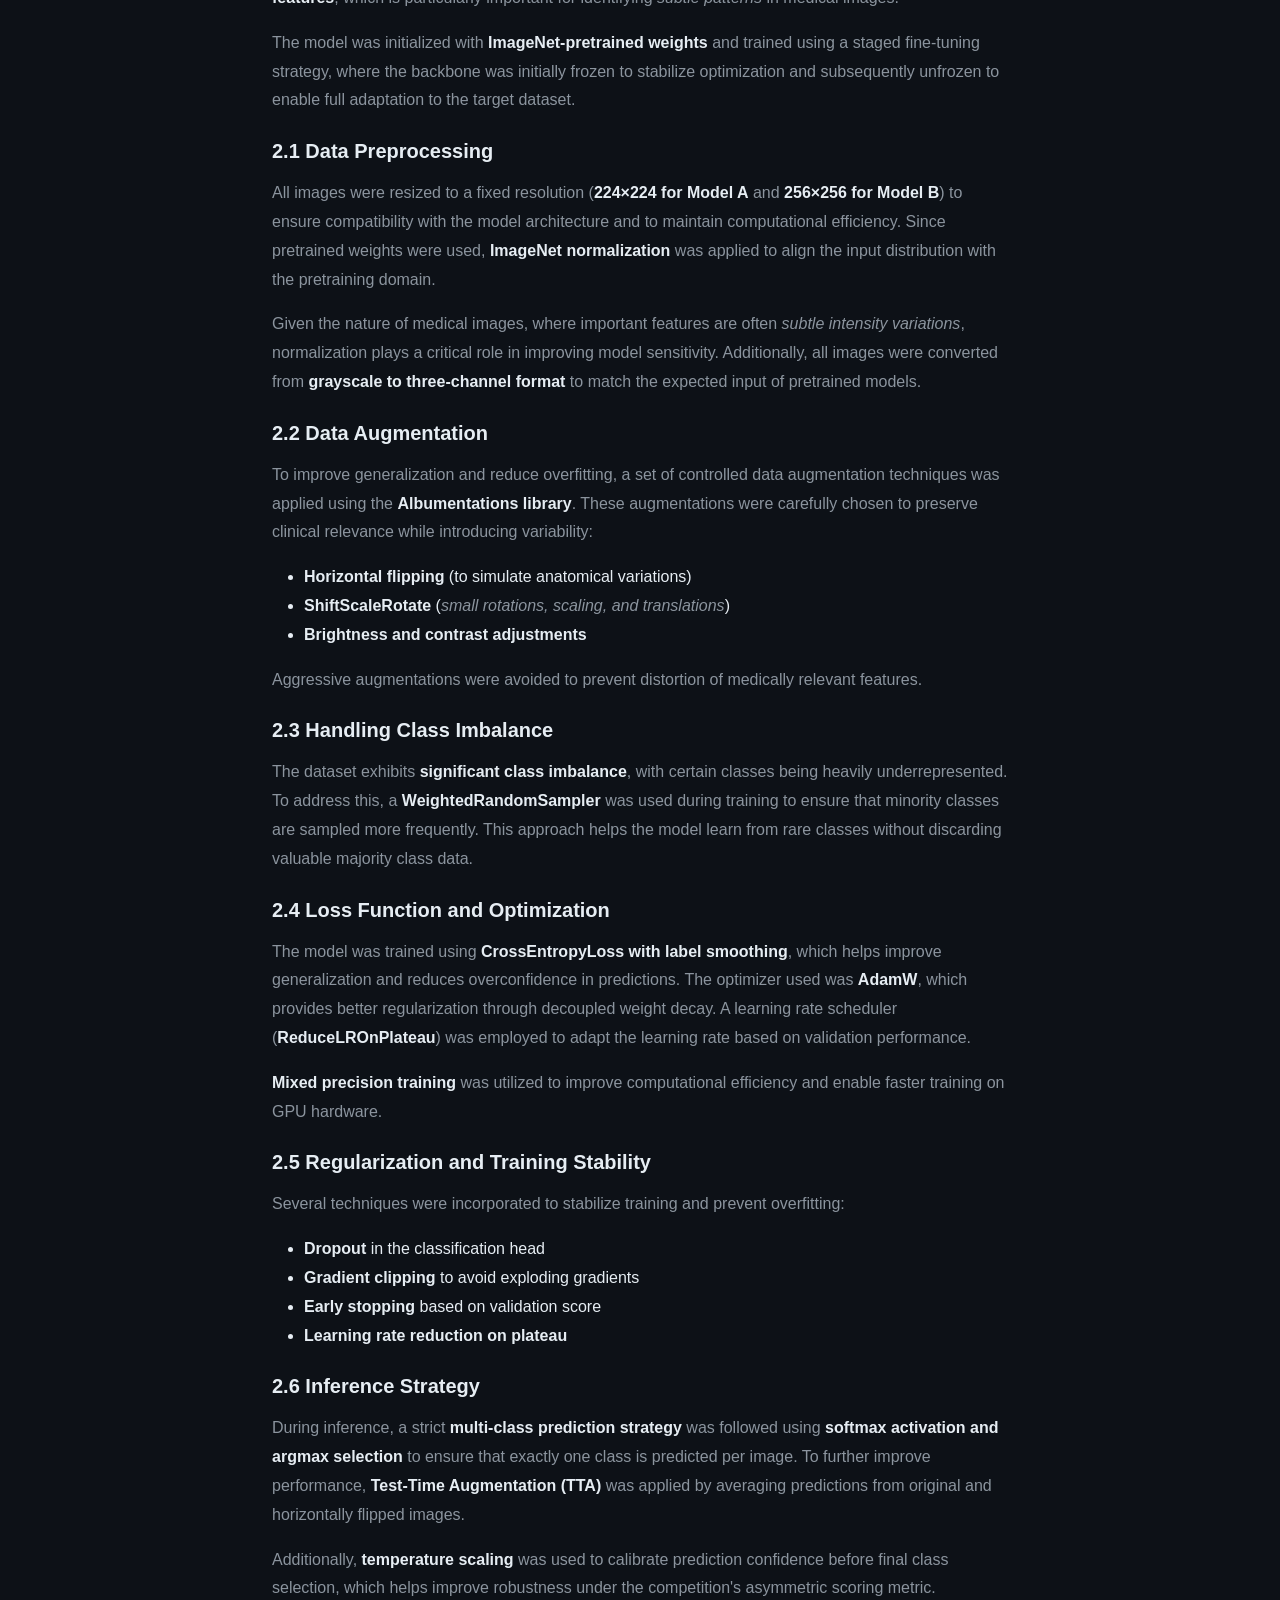
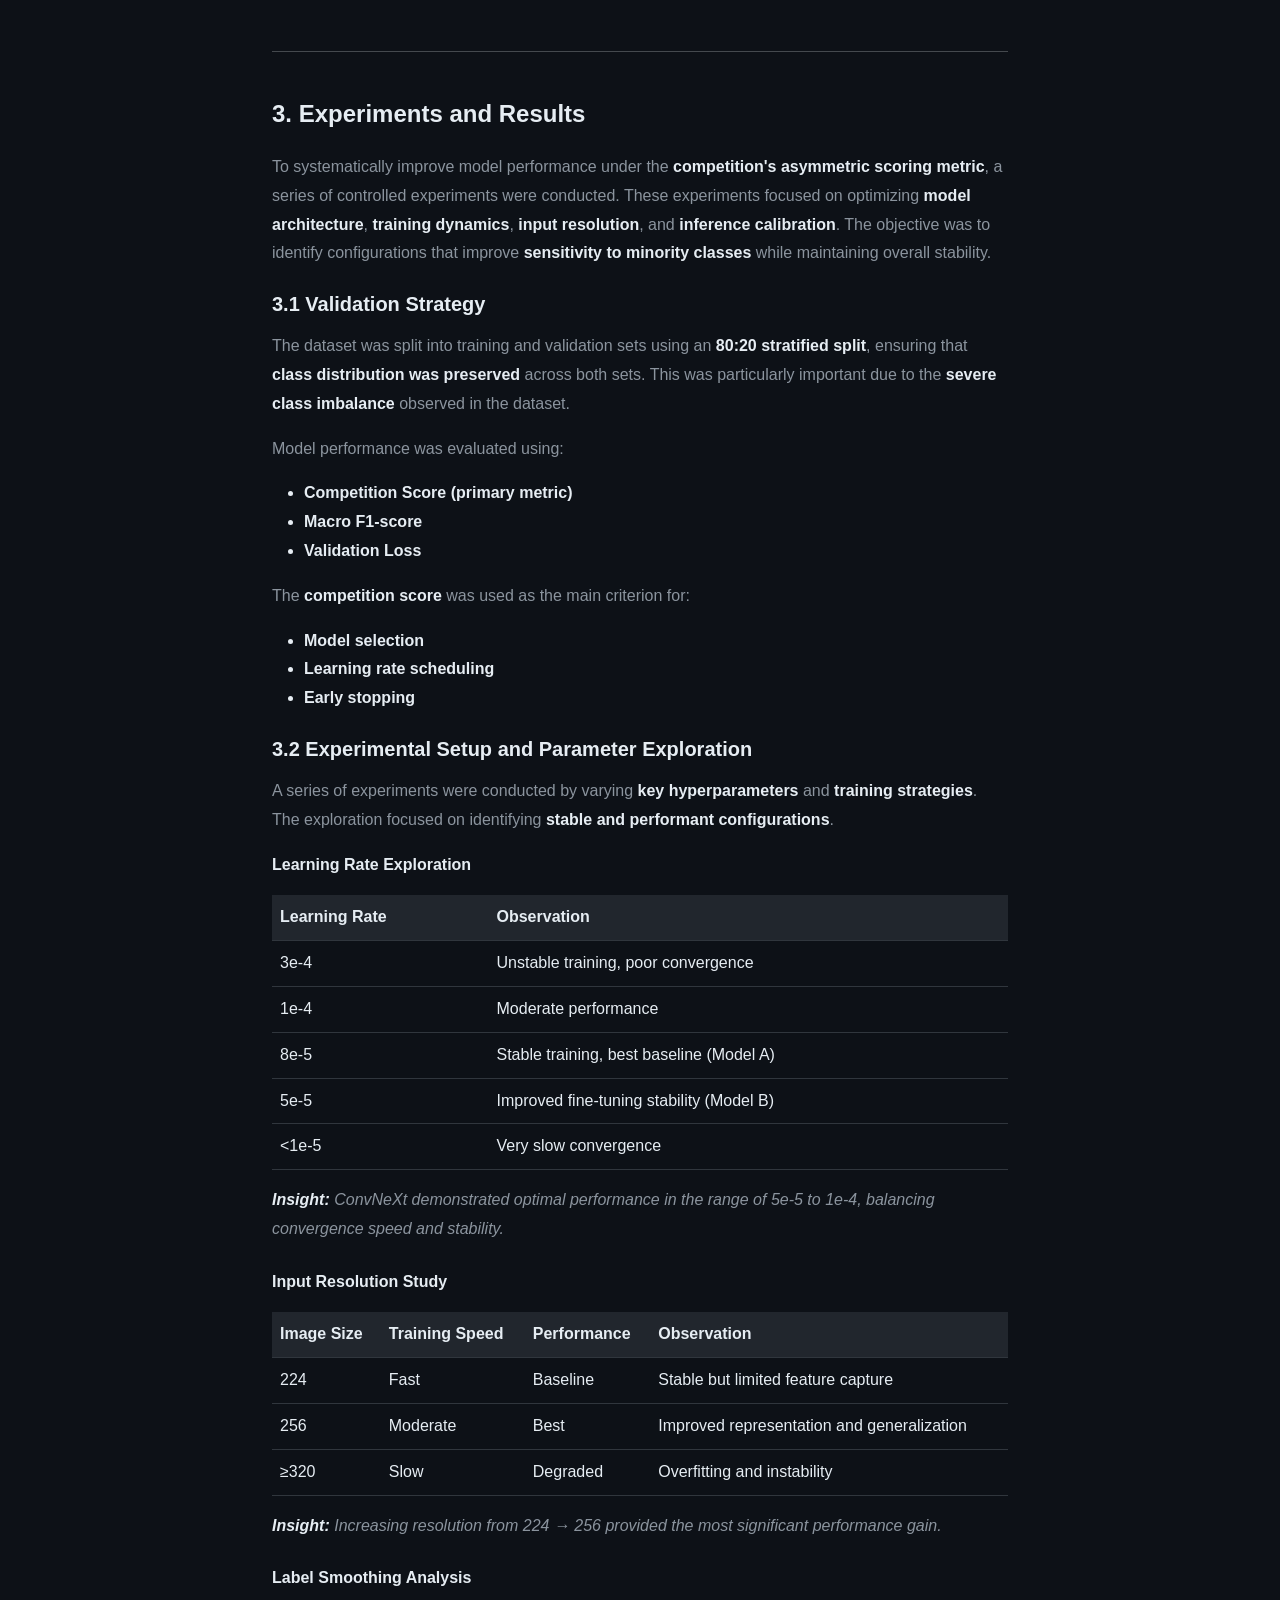
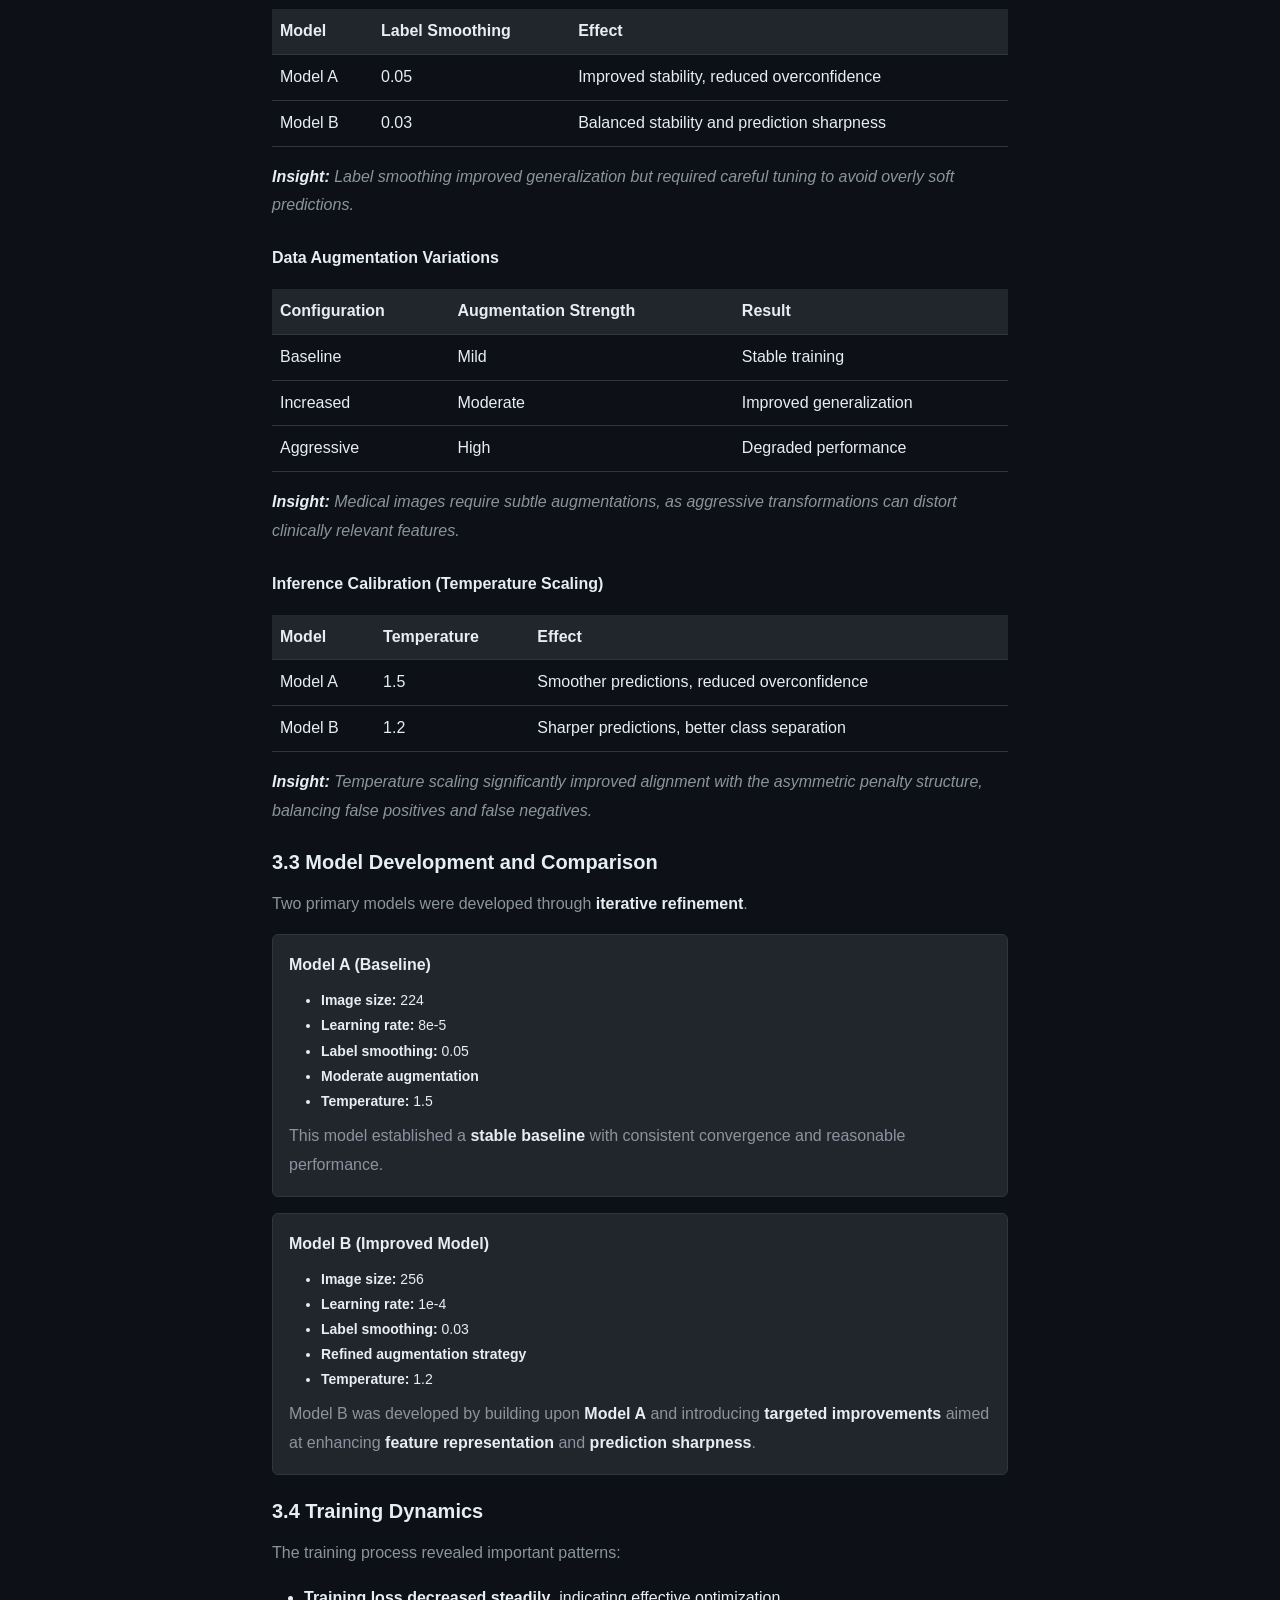
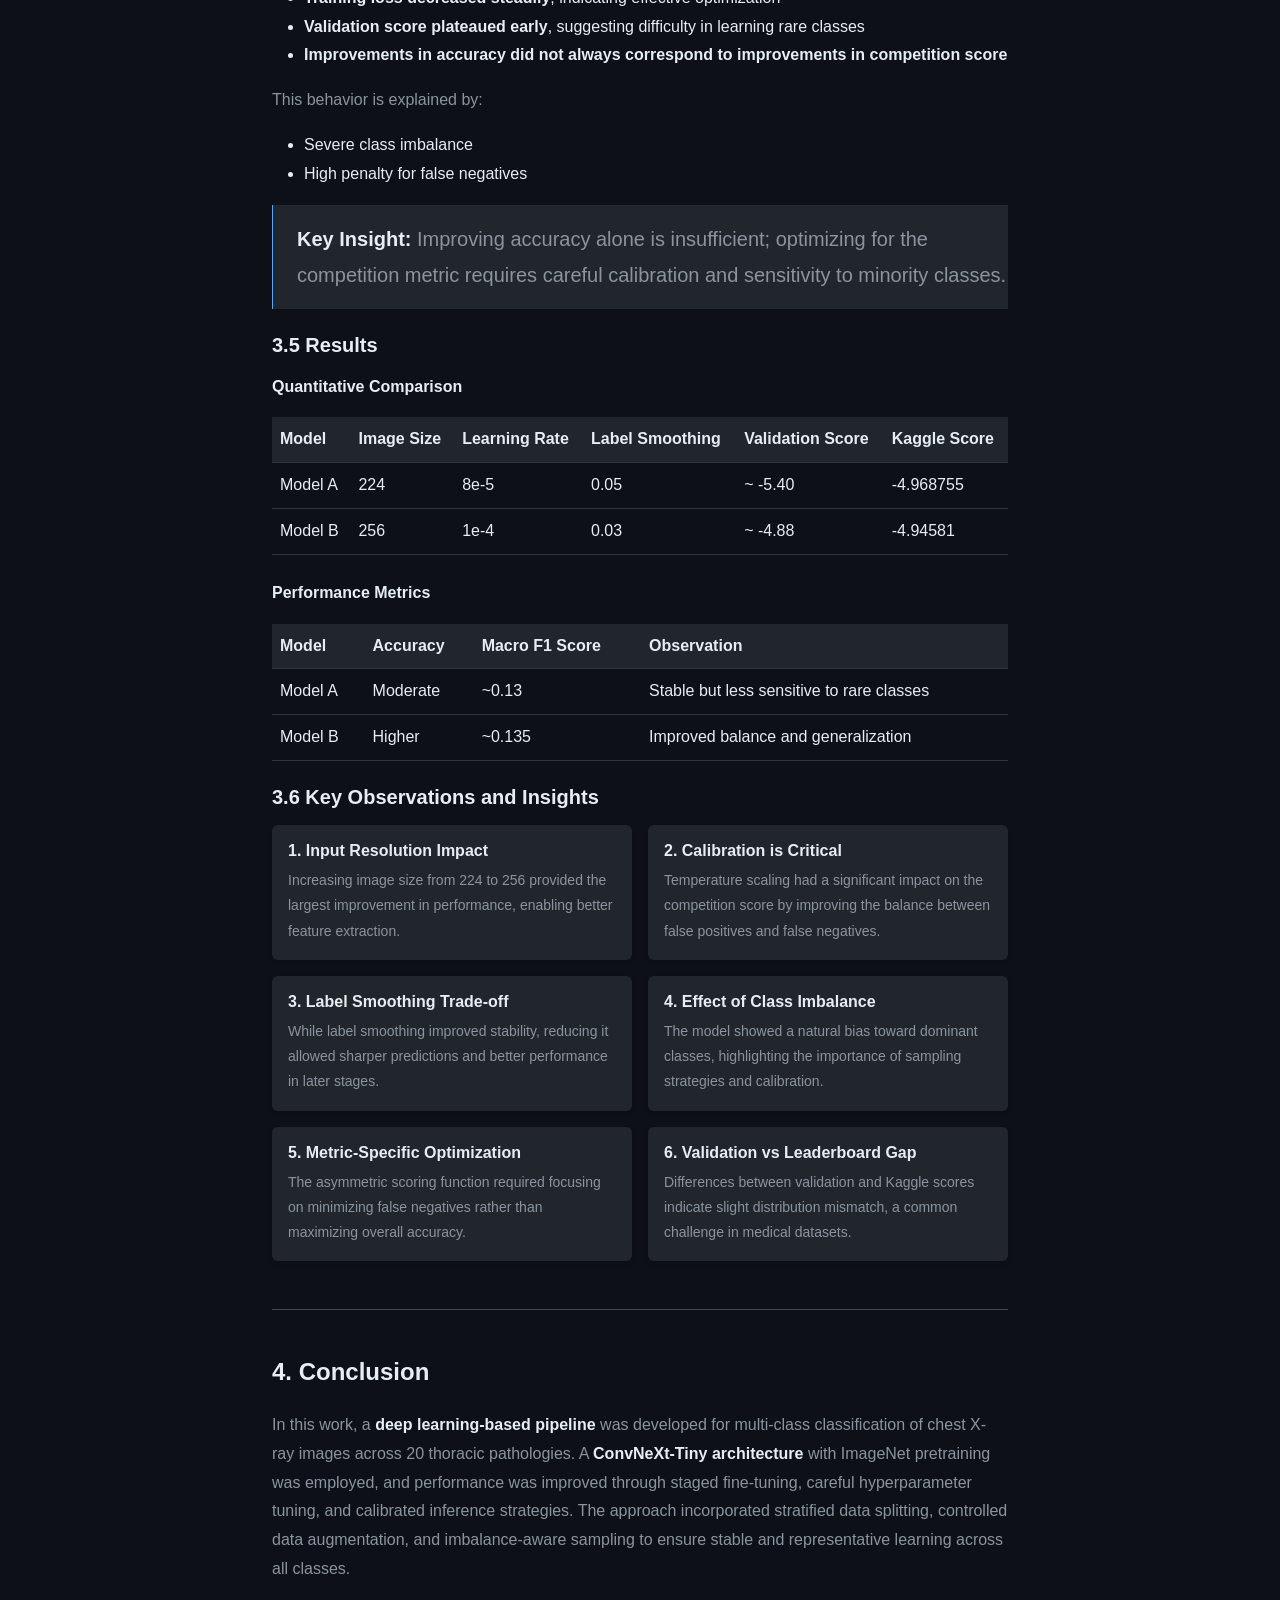
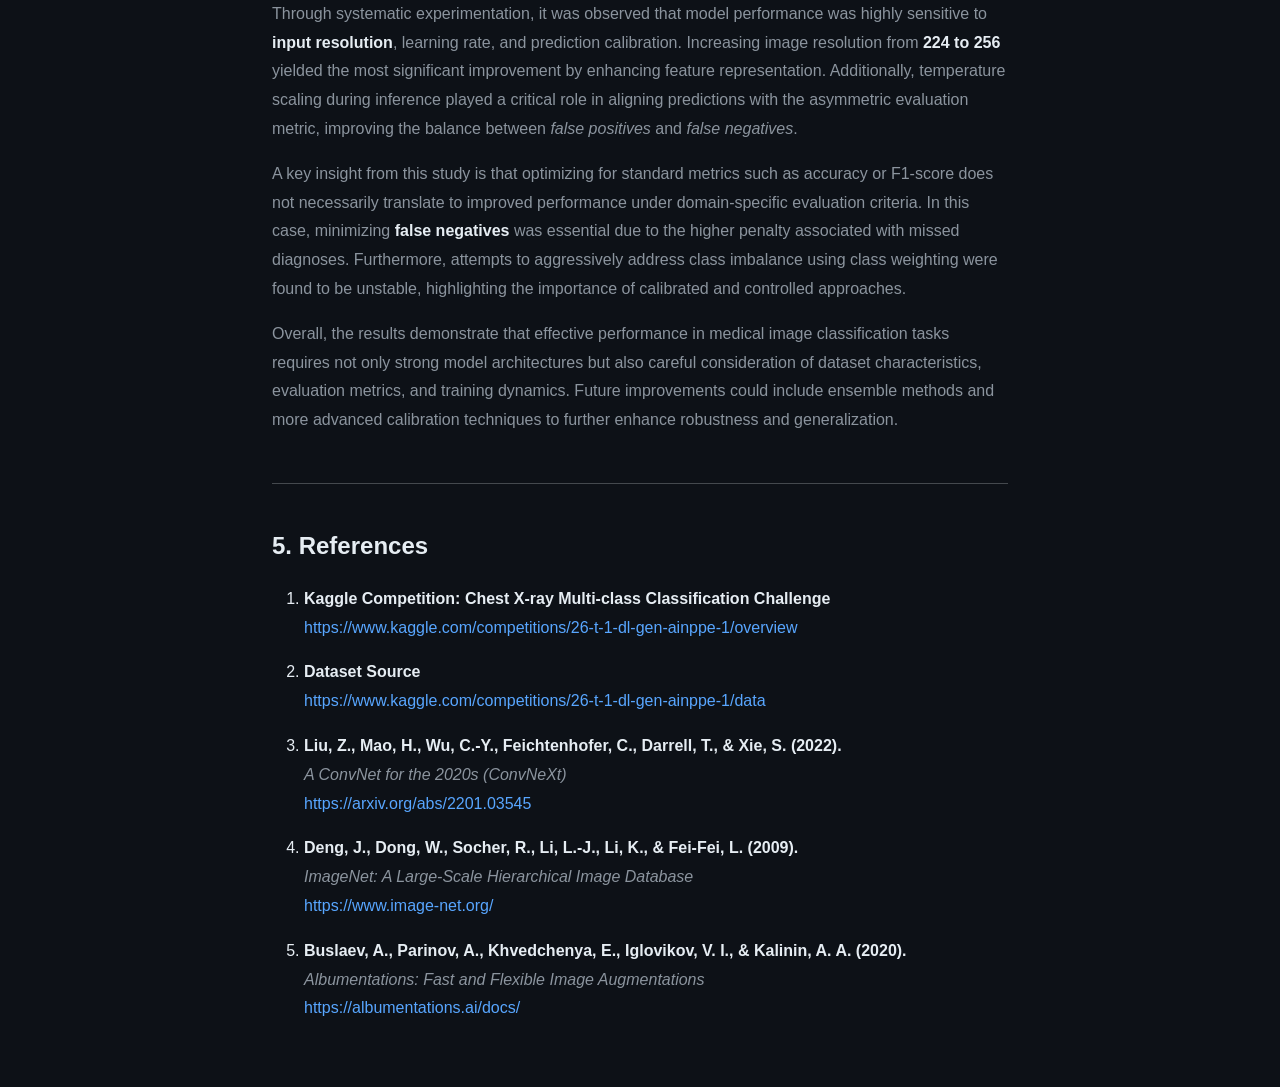
==== commit d738a714: "Added projects that I took in T2 2026" ====
--- a/report.html
+++ b/report.html
@@ -5,7 +5,8 @@
     <meta name="viewport" content="width=device-width, initial-scale=1.0">
     <title>Chest X-ray Imaging Report</title>
     <link href="https://cdn.jsdelivr.net/npm/bootstrap@5.3.8/dist/css/bootstrap.min.css" rel="stylesheet">
-    <link rel="stylesheet" href="X_ray_report.css">
+    <link rel="stylesheet" href="X_ray_report.css?v=2">
+<link rel="stylesheet" href="theme-controls.css?v=1">
 </head>
 <body class="bg-light">
     <div class="container py-5">
@@ -16,8 +17,9 @@
                         <h1 class="mb-2">Chest X-ray Imaging Report</h1>
                         <p class="lead text-muted">Technical Report on Multi-class Classification of Thoracic Pathologies</p>
                     </div>
-                    <button id="theme-toggle" class="theme-toggle-btn">🌙</button>
+                    <button id="theme-toggle" class="theme-toggle-btn">Light theme</button>
                 </div>
+                <p><a href="index.html#projects">&larr; Back to portfolio</a></p>
                 <article>
                     <h4 id="1-introduction" class="mb-4 mt-5">1. Introduction</h4>
                     <p class="text-muted lead"><strong>Chest X-ray imaging</strong> is one of the most widely used and cost-effective diagnostic tools for identifying thoracic abnormalities, including pulmonary infections, pleural conditions, and cardiovascular diseases. Despite its clinical importance, accurate interpretation of chest radiographs is challenging due to <em>subtle visual patterns</em>, variability in image quality, and increasing workload on radiologists. These challenges motivate the development of automated deep learning systems that can assist in reliable and scalable diagnosis.</p>
@@ -422,7 +424,7 @@
             </div>
         </div>
     </div>
-    <script src="script.js"></script>
+    <script src="script.js?v=3"></script>
     <script src="https://cdn.jsdelivr.net/npm/bootstrap@5.3.8/dist/js/bootstrap.bundle.min.js"></script>
 </body>
 </html>
--- a/theme-controls.css
+++ b/theme-controls.css
@@ -0,0 +1,9 @@
+.theme-toggle-btn {
+    width: auto;
+    height: auto;
+    min-height: 42px;
+    padding: 9px 14px;
+    font-size: .82rem;
+    white-space: nowrap;
+    flex-shrink: 0;
+}
